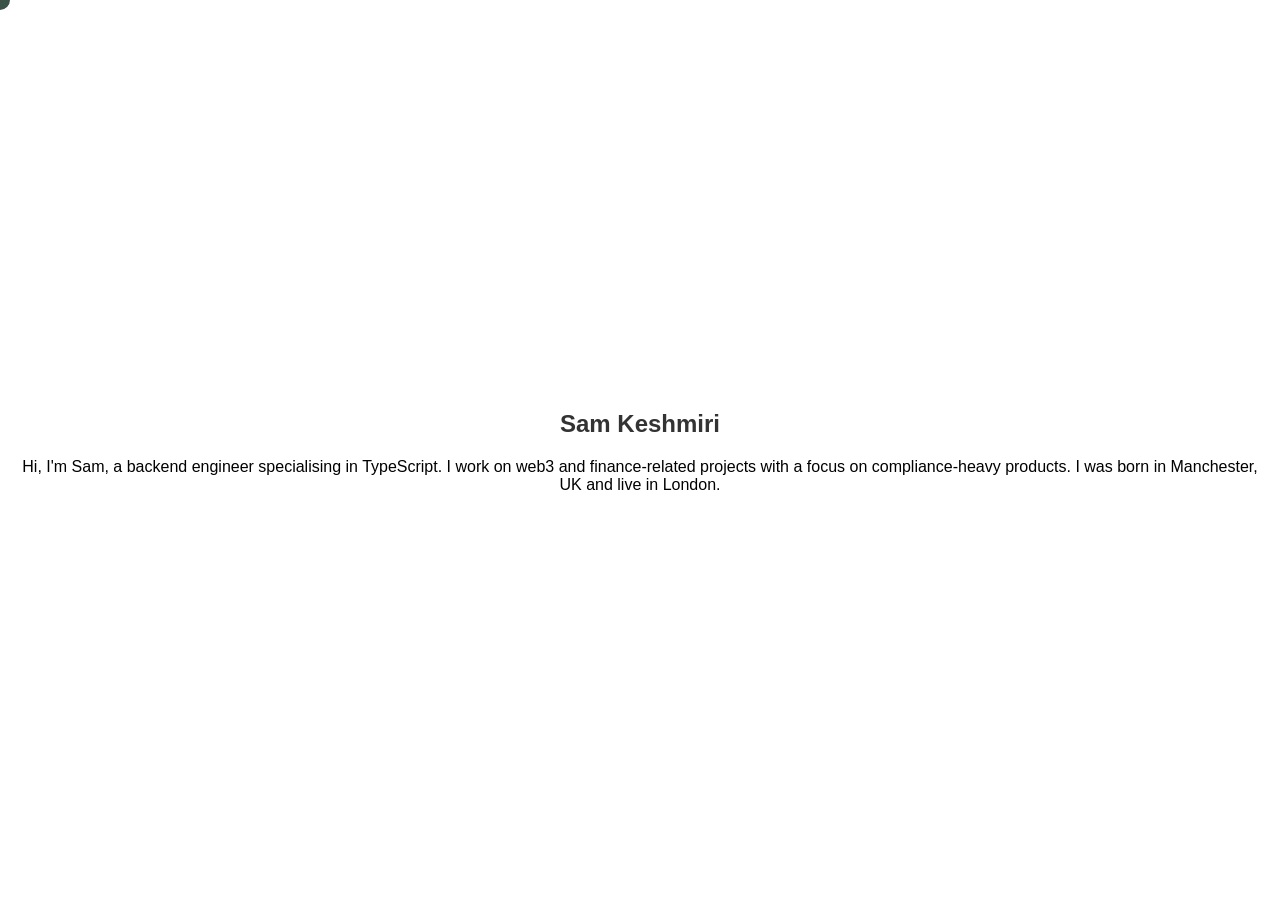
==== index.html @ 7e652498 "remove timeline, add favicon" ====
<!doctype html><html lang="en"><head><meta charset="utf-8"/><link rel="icon" href="/s.ico"/><meta name="viewport" content="width=device-width,initial-scale=1"/><meta name="theme-color" content="#000000"/><meta name="description" content="Web site created using create-react-app"/><link rel="apple-touch-icon" href="/logo19.png"/><link rel="manifest" href="/manifest.json"/><title>Sam Keshmiri</title><script defer="defer" src="/static/js/main.7ec6562b.js"></script><link href="/static/css/main.74500bee.css" rel="stylesheet"></head><body><noscript>You need to enable JavaScript to run this app.</noscript><div id="root"></div></body></html>
---- static/css/main.74500bee.css ----
body,html{cursor:none;font-family:Arial,sans-serif;margin:0;padding:0}.App,body,html{box-sizing:border-box}.App{align-items:center;display:flex;height:100vh;justify-content:center;padding:0 20px;text-align:center}.Bio{border-radius:8px;max-width:600px;padding:20px}.App-header{align-items:center;background-color:#282c34;color:#fff;display:flex;flex-direction:column;font-size:calc(10px + 2vmin);justify-content:center;min-height:100vh}.App-link{color:#61dafb}h1,h2{color:#333}ul{list-style:none;padding:0}li{margin-bottom:10px}@keyframes App-logo-spin{0%{transform:rotate(0deg)}to{transform:rotate(1turn)}}
/*!
  * Kursor v0.1.5
  * Forged by Luis Daniel Rovira
  * Released under the MIT License.
  */.notCursor,.notCursor *{cursor:none}#kursorWrapper{height:100%;left:0;overflow:hidden;top:0;width:100%;z-index:99}#kursorWrapper,div[class*=kursor]{pointer-events:none;position:fixed}div[class*=kursor]{transform:translate(-50%,-50%);z-index:10000}div[class*=kursor].kursor--hidden{height:0;opacity:0;width:0}div[class*=kursor].kursor--1{border:2px solid rgba(var(--k-color),1);border-radius:50%;height:25px;left:0;top:0;transition:all .2s ease,top .18s ease-out,left .18s ease-out;width:25px}div[class*=kursor].kursor--1+.kursorChild{background:rgba(var(--k-color),1);border-radius:50%;display:block;height:4px;transition:all .2s ease,top 0s ease-out,left 0s ease-out;width:4px}div[class*=kursor].kursor--1.--hover{background:rgba(var(--k-color),.1);border:2px solid rgba(var(--k-color),0);height:40px;width:40px}div[class*=kursor].kursor--1.--hover+.kursorChild{background:rgba(var(--k-color),.3)}div[class*=kursor].kursor--1.kursor--down{height:20px;width:20px}div[class*=kursor].kursor--1.kursor--down+.kursorChild:after{border:1px solid;border-color:rgba(var(--k-color),1);border-radius:50%;height:40px!important;opacity:0;transition:all .4s ease;width:40px!important}div[class*=kursor].kursor--2{background:rgba(var(--k-color),1);border-radius:50%;height:20px;left:0;top:0;transition:all .2s ease,top .1s ease-out,left .1s ease-out;width:20px}div[class*=kursor].kursor--2+.kursorChild{background:rgba(var(--k-color),1);border-radius:50%;display:block;height:4px;transition:all .2s ease,top .2s ease-out,left .2s ease-out;width:4px}div[class*=kursor].kursor--2.--hover{background:rgba(var(--k-color),.1);height:40px;width:40px}div[class*=kursor].kursor--2.--hover+.kursorChild{background:rgba(var(--k-color),.3)}div[class*=kursor].kursor--2.kursor--down{height:10px;width:10px}div[class*=kursor].kursor--2.kursor--down+.kursorChild:after{border:1px solid;border-color:rgba(var(--k-color),1);border-radius:50%;height:40px!important;opacity:0;transition:all .4s ease;width:40px!important}div[class*=kursor].kursor--3{border:1px solid rgba(var(--k-color),1);height:20px;left:0;top:0;transition:all .2s ease,top .05s ease-out,left .05s ease-out;width:20px}div[class*=kursor].kursor--3+.kursorChild{background:rgba(var(--k-color),1);display:block;height:4px;transition:all .2s ease,top .2s ease-out,left .2s ease-out;width:4px}div[class*=kursor].kursor--3.--hover{background:rgba(var(--k-color),.1);border:1px solid rgba(var(--k-color),0);height:40px;width:40px}div[class*=kursor].kursor--3.--hover+.kursorChild{background:rgba(var(--k-color),.3)}div[class*=kursor].kursor--3.kursor--down{border:1px solid rgba(var(--k-color),0);height:5px;width:5px}div[class*=kursor].kursor--3.kursor--down+.kursorChild{height:10px;width:10px}div[class*=kursor].kursor--3.kursor--down+.kursorChild:after{border:1px solid;border-color:rgba(var(--k-color),1);height:40px!important;opacity:0;transition:all .4s ease;width:40px!important}div[class*=kursor].kursor--4{border:1px solid rgba(var(--k-color),.3);border-radius:50%;height:50px;left:0;top:0;transition:all .2s ease,top .2s ease-out,left .2s ease-out;width:50px}div[class*=kursor].kursor--4+.kursorChild{background:rgba(var(--k-color),1);border-radius:50%;display:block;height:6px;transition:all .2s ease,top .03s ease-out,left .03s ease-out;width:6px}div[class*=kursor].kursor--4.--hover{background:rgba(var(--k-color),.1);border:3px solid rgba(var(--k-color),0);height:30px;width:30px}div[class*=kursor].kursor--4.--hover+.kursorChild{background:rgba(var(--k-color),.1);height:25px;width:25px}div[class*=kursor].kursor--4.kursor--down{height:5px;width:5px}div[class*=kursor].kursor--4.kursor--down+.kursorChild{height:10px;width:10px}div[class*=kursor].kursor--4.kursor--down+.kursorChild:after{border:1px solid;border-color:rgba(var(--k-color),1);border-radius:50%;height:40px!important;opacity:0;transition:all .4s ease;width:40px!important}div[class*=kursor].kursor--5{border:1px solid rgba(var(--k-color),.5);border-radius:50%;height:10px;left:0;top:0;transition:all .2s ease,top .2s ease-out,left .2s ease-out;width:10px}div[class*=kursor].kursor--5.--hover{background:rgba(var(--k-color),.1);border:3px solid rgba(var(--k-color),0);height:26px;width:26px}div[class*=kursor].kursor--5.kursor--down{height:15px;width:15px}div[class*=kursorChild]{display:none;overflow:hidden;pointer-events:none;position:fixed;transform:translate(-50%,-50%)}div[class*=kursorChild].kursorChild[class*="--hidden"]{height:0;opacity:0;width:0}div[class*=kursorChild].kursorChild:after{border:0 solid rgba(var(--k-color),.5);content:"";height:0;left:50%;opacity:1;pointer-events:none;position:absolute;top:50%;transform:translate(-50%,-50%);width:0}.kursor--absolute{position:absolute!important;z-index:2000}@media screen and (max-width:768px){.notCursor *{cursor:auto}div[class*=kursorChild],div[class*=kursor]{display:none!important}}@media screen and (max-width:812px) and (max-height:430px) and (orientation:landscape){div[class*=kursorChild],div[class*=kursor]{display:none!important}.notCursor *{cursor:auto}}body{-webkit-font-smoothing:antialiased;-moz-osx-font-smoothing:grayscale;font-family:-apple-system,BlinkMacSystemFont,Segoe UI,Roboto,Oxygen,Ubuntu,Cantarell,Fira Sans,Droid Sans,Helvetica Neue,sans-serif;margin:0}code{font-family:source-code-pro,Menlo,Monaco,Consolas,Courier New,monospace}
/*# sourceMappingURL=main.74500bee.css.map*/
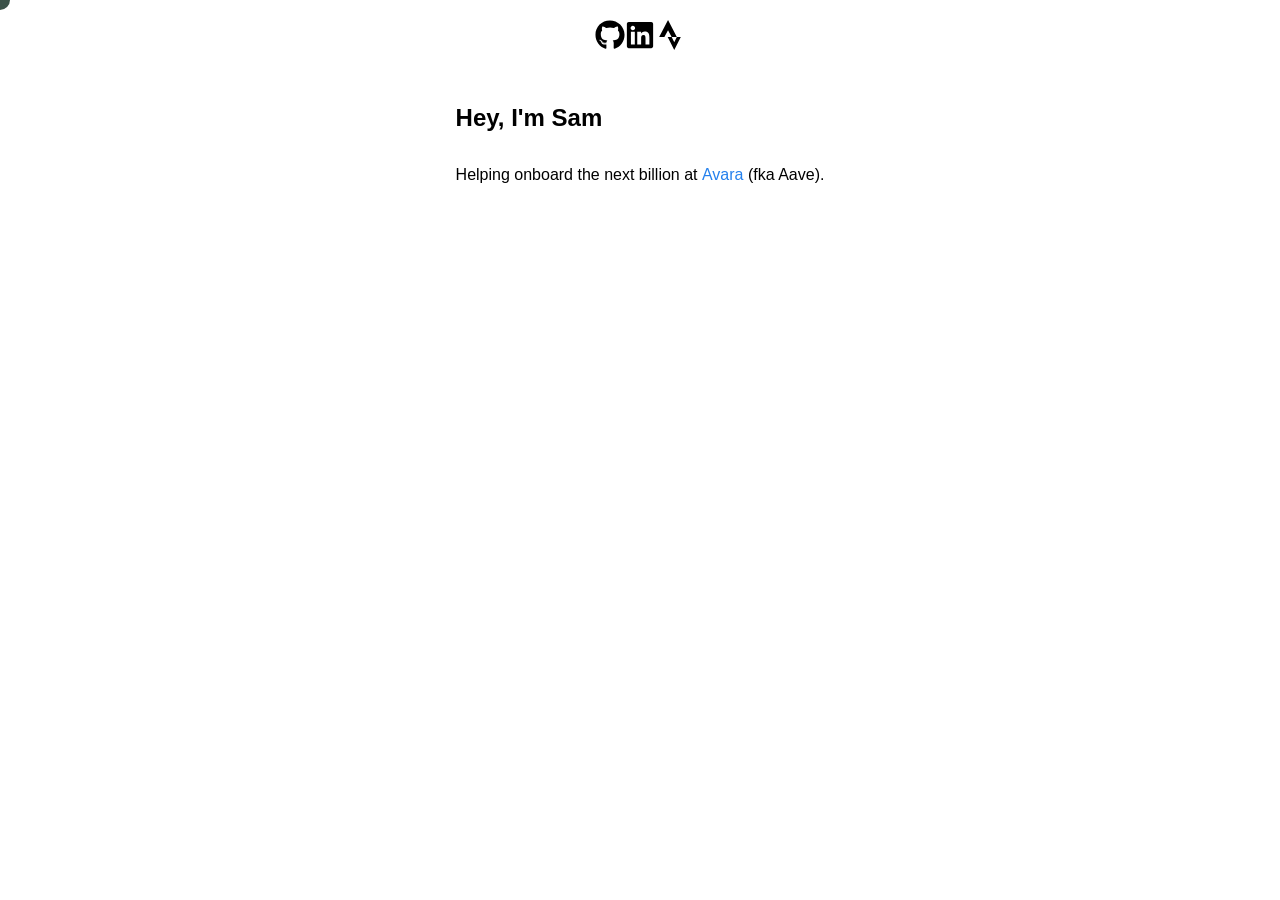
==== commit 00a5443a: "added react icons" ====
--- a/index.html
+++ b/index.html
@@ -1 +1 @@
-<!doctype html><html lang="en"><head><meta charset="utf-8"/><link rel="icon" href="/s.ico"/><meta name="viewport" content="width=device-width,initial-scale=1"/><meta name="theme-color" content="#000000"/><meta name="description" content="Web site created using create-react-app"/><link rel="apple-touch-icon" href="/logo19.png"/><link rel="manifest" href="/manifest.json"/><title>Sam Keshmiri</title><script defer="defer" src="/static/js/main.7ec6562b.js"></script><link href="/static/css/main.74500bee.css" rel="stylesheet"></head><body><noscript>You need to enable JavaScript to run this app.</noscript><div id="root"></div></body></html>+<!doctype html><html lang="en"><head><meta charset="utf-8"/><link rel="icon" href="/s.ico"/><meta name="viewport" content="width=device-width,initial-scale=1"/><meta name="theme-color" content="#000000"/><meta name="description" content="Sam Keshmiri's personal website"/><link rel="apple-touch-icon" href="/logo19.png"/><link rel="manifest" href="/manifest.json"/><title>Sam Keshmiri</title><script defer="defer" src="/static/js/main.ed789f56.js"></script><link href="/static/css/main.87ce04a1.css" rel="stylesheet"></head><body><noscript>You need to enable JavaScript to run this app.</noscript><div id="root"></div></body></html>
--- a/static/css/main.87ce04a1.css
+++ b/static/css/main.87ce04a1.css
@@ -0,0 +1,7 @@
+body,html{box-sizing:border-box;cursor:none;font-family:Arial,sans-serif;height:100%;margin:0;padding:0}.styled-link{color:inherit;color:#2480ed;font-weight:inherit;line-height:inherit;position:relative;text-decoration:none}.styled-link,.styled-link span{display:inline-block;transition:all .2s ease}.styled-link span{color:#0006;margin-left:2px}.styled-link span svg{display:block}.styled-link:hover{color:#74b1fd}.styled-link:focus-visible{border-radius:2px;margin:0 -2px;outline:2px solid var(--focus-color);padding:0 2px;transition:none}.App{align-items:center;display:flex;flex-direction:column;padding:20px;text-align:center}.Bio{word-wrap:break-word;background:none;border:none;margin:50px auto 0;max-width:600px;overflow-wrap:break-word;padding:0;white-space:normal;width:auto}.Bio,.Bio h1{text-align:left}.Bio h1{margin:0 0 10px}.App-link{color:#61dafb}
+/*!
+  * Kursor v0.1.5
+  * Forged by Luis Daniel Rovira
+  * Released under the MIT License.
+  */.notCursor,.notCursor *{cursor:none}#kursorWrapper{height:100%;left:0;overflow:hidden;top:0;width:100%;z-index:99}#kursorWrapper,div[class*=kursor]{pointer-events:none;position:fixed}div[class*=kursor]{transform:translate(-50%,-50%);z-index:10000}div[class*=kursor].kursor--hidden{height:0;opacity:0;width:0}div[class*=kursor].kursor--1{border:2px solid rgba(var(--k-color),1);border-radius:50%;height:25px;left:0;top:0;transition:all .2s ease,top .18s ease-out,left .18s ease-out;width:25px}div[class*=kursor].kursor--1+.kursorChild{background:rgba(var(--k-color),1);border-radius:50%;display:block;height:4px;transition:all .2s ease,top 0s ease-out,left 0s ease-out;width:4px}div[class*=kursor].kursor--1.--hover{background:rgba(var(--k-color),.1);border:2px solid rgba(var(--k-color),0);height:40px;width:40px}div[class*=kursor].kursor--1.--hover+.kursorChild{background:rgba(var(--k-color),.3)}div[class*=kursor].kursor--1.kursor--down{height:20px;width:20px}div[class*=kursor].kursor--1.kursor--down+.kursorChild:after{border:1px solid;border-color:rgba(var(--k-color),1);border-radius:50%;height:40px!important;opacity:0;transition:all .4s ease;width:40px!important}div[class*=kursor].kursor--2{background:rgba(var(--k-color),1);border-radius:50%;height:20px;left:0;top:0;transition:all .2s ease,top .1s ease-out,left .1s ease-out;width:20px}div[class*=kursor].kursor--2+.kursorChild{background:rgba(var(--k-color),1);border-radius:50%;display:block;height:4px;transition:all .2s ease,top .2s ease-out,left .2s ease-out;width:4px}div[class*=kursor].kursor--2.--hover{background:rgba(var(--k-color),.1);height:40px;width:40px}div[class*=kursor].kursor--2.--hover+.kursorChild{background:rgba(var(--k-color),.3)}div[class*=kursor].kursor--2.kursor--down{height:10px;width:10px}div[class*=kursor].kursor--2.kursor--down+.kursorChild:after{border:1px solid;border-color:rgba(var(--k-color),1);border-radius:50%;height:40px!important;opacity:0;transition:all .4s ease;width:40px!important}div[class*=kursor].kursor--3{border:1px solid rgba(var(--k-color),1);height:20px;left:0;top:0;transition:all .2s ease,top .05s ease-out,left .05s ease-out;width:20px}div[class*=kursor].kursor--3+.kursorChild{background:rgba(var(--k-color),1);display:block;height:4px;transition:all .2s ease,top .2s ease-out,left .2s ease-out;width:4px}div[class*=kursor].kursor--3.--hover{background:rgba(var(--k-color),.1);border:1px solid rgba(var(--k-color),0);height:40px;width:40px}div[class*=kursor].kursor--3.--hover+.kursorChild{background:rgba(var(--k-color),.3)}div[class*=kursor].kursor--3.kursor--down{border:1px solid rgba(var(--k-color),0);height:5px;width:5px}div[class*=kursor].kursor--3.kursor--down+.kursorChild{height:10px;width:10px}div[class*=kursor].kursor--3.kursor--down+.kursorChild:after{border:1px solid;border-color:rgba(var(--k-color),1);height:40px!important;opacity:0;transition:all .4s ease;width:40px!important}div[class*=kursor].kursor--4{border:1px solid rgba(var(--k-color),.3);border-radius:50%;height:50px;left:0;top:0;transition:all .2s ease,top .2s ease-out,left .2s ease-out;width:50px}div[class*=kursor].kursor--4+.kursorChild{background:rgba(var(--k-color),1);border-radius:50%;display:block;height:6px;transition:all .2s ease,top .03s ease-out,left .03s ease-out;width:6px}div[class*=kursor].kursor--4.--hover{background:rgba(var(--k-color),.1);border:3px solid rgba(var(--k-color),0);height:30px;width:30px}div[class*=kursor].kursor--4.--hover+.kursorChild{background:rgba(var(--k-color),.1);height:25px;width:25px}div[class*=kursor].kursor--4.kursor--down{height:5px;width:5px}div[class*=kursor].kursor--4.kursor--down+.kursorChild{height:10px;width:10px}div[class*=kursor].kursor--4.kursor--down+.kursorChild:after{border:1px solid;border-color:rgba(var(--k-color),1);border-radius:50%;height:40px!important;opacity:0;transition:all .4s ease;width:40px!important}div[class*=kursor].kursor--5{border:1px solid rgba(var(--k-color),.5);border-radius:50%;height:10px;left:0;top:0;transition:all .2s ease,top .2s ease-out,left .2s ease-out;width:10px}div[class*=kursor].kursor--5.--hover{background:rgba(var(--k-color),.1);border:3px solid rgba(var(--k-color),0);height:26px;width:26px}div[class*=kursor].kursor--5.kursor--down{height:15px;width:15px}div[class*=kursorChild]{display:none;overflow:hidden;pointer-events:none;position:fixed;transform:translate(-50%,-50%)}div[class*=kursorChild].kursorChild[class*="--hidden"]{height:0;opacity:0;width:0}div[class*=kursorChild].kursorChild:after{border:0 solid rgba(var(--k-color),.5);content:"";height:0;left:50%;opacity:1;pointer-events:none;position:absolute;top:50%;transform:translate(-50%,-50%);width:0}.kursor--absolute{position:absolute!important;z-index:2000}@media screen and (max-width:768px){.notCursor *{cursor:auto}div[class*=kursorChild],div[class*=kursor]{display:none!important}}@media screen and (max-width:812px) and (max-height:430px) and (orientation:landscape){div[class*=kursorChild],div[class*=kursor]{display:none!important}.notCursor *{cursor:auto}}body{-webkit-font-smoothing:antialiased;-moz-osx-font-smoothing:grayscale;font-family:-apple-system,BlinkMacSystemFont,Segoe UI,Roboto,Oxygen,Ubuntu,Cantarell,Fira Sans,Droid Sans,Helvetica Neue,sans-serif;margin:0}code{font-family:source-code-pro,Menlo,Monaco,Consolas,Courier New,monospace}
+/*# sourceMappingURL=main.87ce04a1.css.map*/
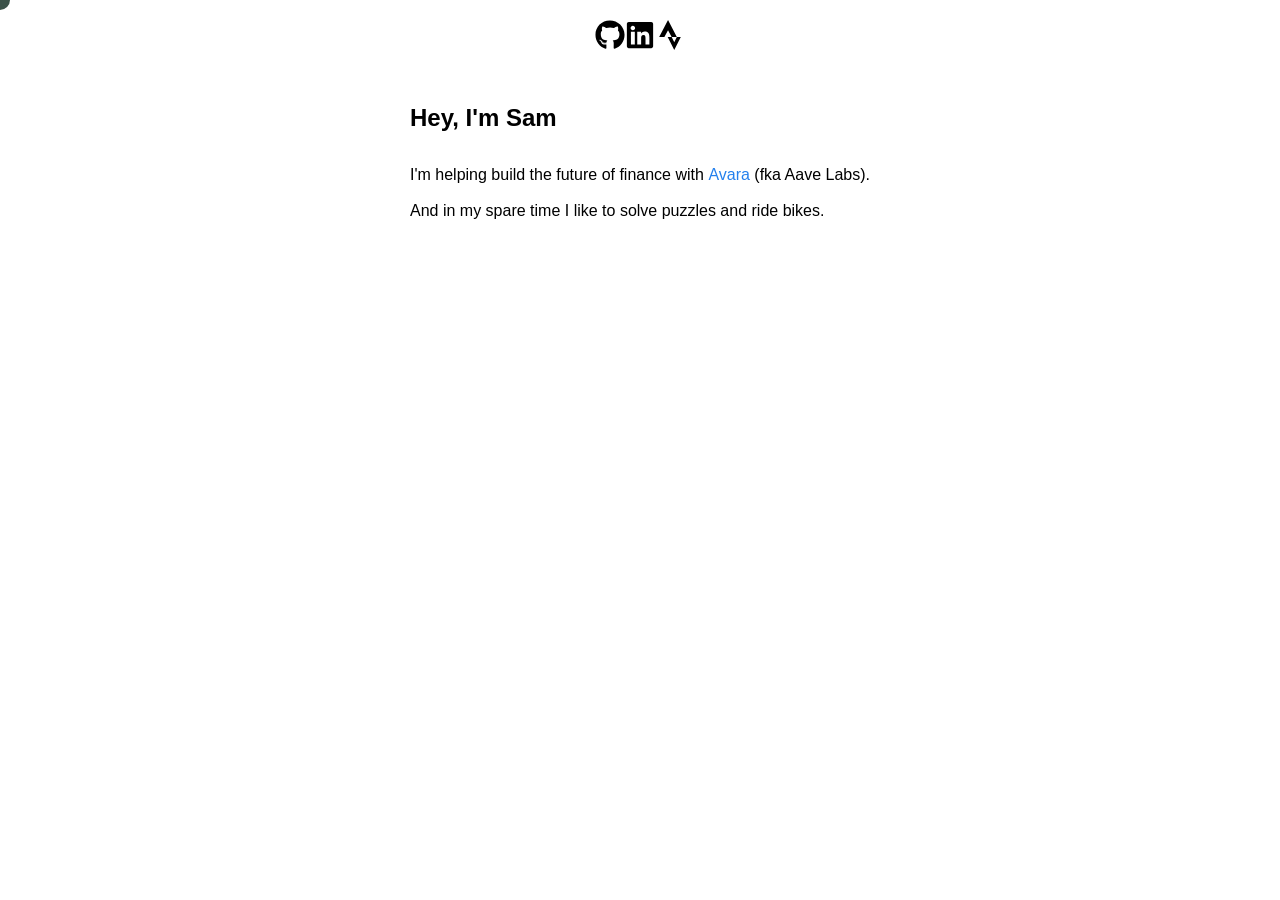
==== commit 8ac5b570: "social icons" ====
--- a/index.html
+++ b/index.html
@@ -1 +1 @@
-<!doctype html><html lang="en"><head><meta charset="utf-8"/><link rel="icon" href="/s.ico"/><meta name="viewport" content="width=device-width,initial-scale=1"/><meta name="theme-color" content="#000000"/><meta name="description" content="Sam Keshmiri's personal website"/><link rel="apple-touch-icon" href="/logo19.png"/><link rel="manifest" href="/manifest.json"/><title>Sam Keshmiri</title><script defer="defer" src="/static/js/main.ed789f56.js"></script><link href="/static/css/main.87ce04a1.css" rel="stylesheet"></head><body><noscript>You need to enable JavaScript to run this app.</noscript><div id="root"></div></body></html>+<!doctype html><html lang="en"><head><meta charset="utf-8"/><link rel="icon" href="/s.ico"/><meta name="viewport" content="width=device-width,initial-scale=1"/><meta name="theme-color" content="#000000"/><meta name="description" content="Sam Keshmiri's personal website"/><link rel="apple-touch-icon" href="/logo19.png"/><link rel="manifest" href="/manifest.json"/><title>Sam Keshmiri</title><script defer="defer" src="/static/js/main.0417a5bf.js"></script><link href="/static/css/main.87ce04a1.css" rel="stylesheet"></head><body><noscript>You need to enable JavaScript to run this app.</noscript><div id="root"></div></body></html>
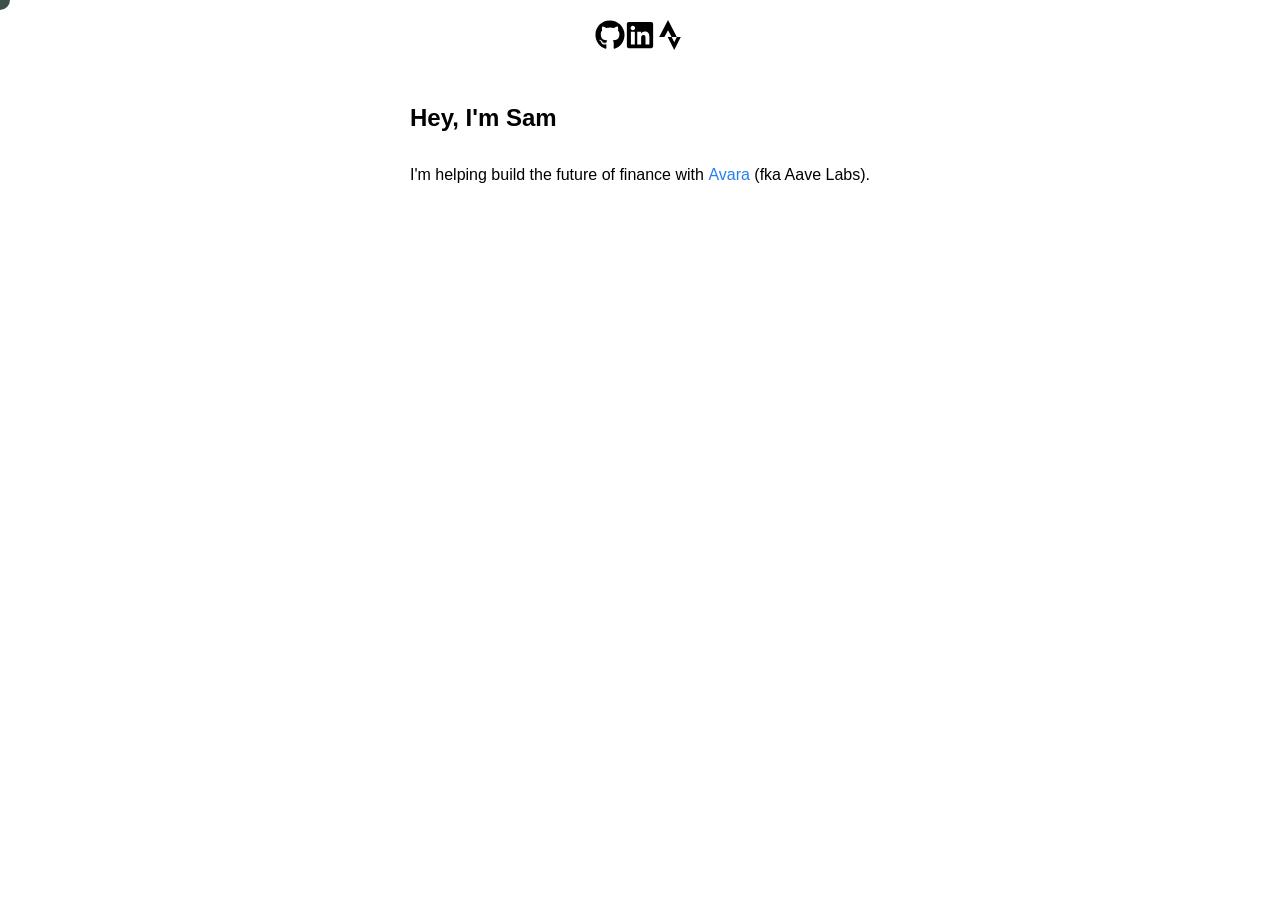
==== commit f464eba6: "add social icons" ====
--- a/index.html
+++ b/index.html
@@ -1 +1 @@
-<!doctype html><html lang="en"><head><meta charset="utf-8"/><link rel="icon" href="/s.ico"/><meta name="viewport" content="width=device-width,initial-scale=1"/><meta name="theme-color" content="#000000"/><meta name="description" content="Sam Keshmiri's personal website"/><link rel="apple-touch-icon" href="/logo19.png"/><link rel="manifest" href="/manifest.json"/><title>Sam Keshmiri</title><script defer="defer" src="/static/js/main.0417a5bf.js"></script><link href="/static/css/main.87ce04a1.css" rel="stylesheet"></head><body><noscript>You need to enable JavaScript to run this app.</noscript><div id="root"></div></body></html>+<!doctype html><html lang="en"><head><meta charset="utf-8"/><link rel="icon" href="/s.ico"/><meta name="viewport" content="width=device-width,initial-scale=1"/><meta name="theme-color" content="#000000"/><meta name="description" content="Sam Keshmiri's personal website"/><link rel="apple-touch-icon" href="/logo19.png"/><link rel="manifest" href="/manifest.json"/><title>Sam Keshmiri</title><script defer="defer" src="/static/js/main.1cc2ff0c.js"></script><link href="/static/css/main.87ce04a1.css" rel="stylesheet"></head><body><noscript>You need to enable JavaScript to run this app.</noscript><div id="root"></div></body></html>
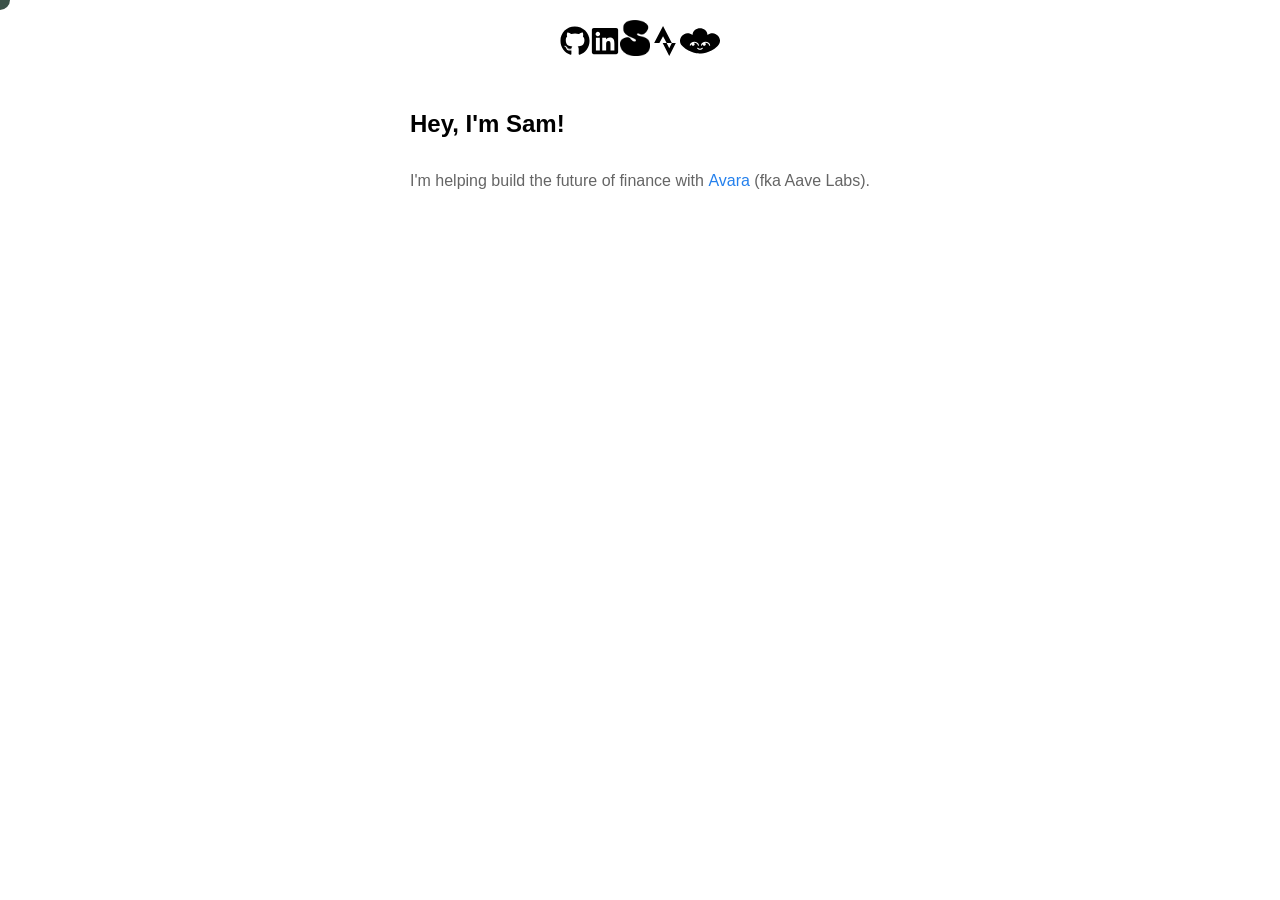
==== commit a0880dba: "add lens icon" ====
--- a/index.html
+++ b/index.html
@@ -1 +1 @@
-<!doctype html><html lang="en"><head><meta charset="utf-8"/><link rel="icon" href="/s.ico"/><meta name="viewport" content="width=device-width,initial-scale=1"/><meta name="theme-color" content="#000000"/><meta name="description" content="Sam Keshmiri's personal website"/><link rel="apple-touch-icon" href="/logo19.png"/><link rel="manifest" href="/manifest.json"/><title>Sam Keshmiri</title><script defer="defer" src="/static/js/main.1cc2ff0c.js"></script><link href="/static/css/main.87ce04a1.css" rel="stylesheet"></head><body><noscript>You need to enable JavaScript to run this app.</noscript><div id="root"></div></body></html>+<!doctype html><html lang="en"><head><meta charset="utf-8"/><link rel="icon" href="/s.ico"/><meta name="viewport" content="width=device-width,initial-scale=1"/><meta name="theme-color" content="#000000"/><meta name="description" content="Sam Keshmiri's personal website"/><link rel="apple-touch-icon" href="/logo19.png"/><link rel="manifest" href="/manifest.json"/><title>Sam Keshmiri</title><script defer="defer" src="/static/js/main.29ccebcc.js"></script><link href="/static/css/main.4e75aa1b.css" rel="stylesheet"></head><body><noscript>You need to enable JavaScript to run this app.</noscript><div id="root"></div></body></html>
--- a/static/css/main.4e75aa1b.css
+++ b/static/css/main.4e75aa1b.css
@@ -0,0 +1,7 @@
+body,html{box-sizing:border-box;cursor:none;font-family:Arial,sans-serif;height:100%;margin:0;padding:0}header{color:#000}.styled-link{color:inherit;color:#2480ed;font-weight:inherit;line-height:inherit;position:relative;text-decoration:none}.styled-link,.styled-link span{display:inline-block;transition:all .2s ease}.styled-link span{color:#0006;margin-left:2px}.styled-link span svg{display:block}.styled-link:hover{color:#74b1fd}.styled-link:focus-visible{border-radius:2px;margin:0 -2px;outline:2px solid var(--focus-color);padding:0 2px;transition:none}h1{color:#000}.App{align-items:center;display:flex;flex-direction:column;padding:20px;text-align:center}.Bio{word-wrap:break-word;background:none;border:none;color:#656565;margin:50px auto 0;max-width:600px;overflow-wrap:break-word;padding:0;white-space:normal;width:auto}.Bio,.Bio h1{text-align:left}.Bio h1{margin:0 0 10px}.App-link{color:#61dafb}@font-face{font-family:Samsies;src:url(/static/media/Atop-R99O3.c1863e962d56b2d2d579.ttf) format("truetype")}.custom-font{font-family:Samsies,sans-serif}
+/*!
+  * Kursor v0.1.5
+  * Forged by Luis Daniel Rovira
+  * Released under the MIT License.
+  */.notCursor,.notCursor *{cursor:none}#kursorWrapper{height:100%;left:0;overflow:hidden;top:0;width:100%;z-index:99}#kursorWrapper,div[class*=kursor]{pointer-events:none;position:fixed}div[class*=kursor]{transform:translate(-50%,-50%);z-index:10000}div[class*=kursor].kursor--hidden{height:0;opacity:0;width:0}div[class*=kursor].kursor--1{border:2px solid rgba(var(--k-color),1);border-radius:50%;height:25px;left:0;top:0;transition:all .2s ease,top .18s ease-out,left .18s ease-out;width:25px}div[class*=kursor].kursor--1+.kursorChild{background:rgba(var(--k-color),1);border-radius:50%;display:block;height:4px;transition:all .2s ease,top 0s ease-out,left 0s ease-out;width:4px}div[class*=kursor].kursor--1.--hover{background:rgba(var(--k-color),.1);border:2px solid rgba(var(--k-color),0);height:40px;width:40px}div[class*=kursor].kursor--1.--hover+.kursorChild{background:rgba(var(--k-color),.3)}div[class*=kursor].kursor--1.kursor--down{height:20px;width:20px}div[class*=kursor].kursor--1.kursor--down+.kursorChild:after{border:1px solid;border-color:rgba(var(--k-color),1);border-radius:50%;height:40px!important;opacity:0;transition:all .4s ease;width:40px!important}div[class*=kursor].kursor--2{background:rgba(var(--k-color),1);border-radius:50%;height:20px;left:0;top:0;transition:all .2s ease,top .1s ease-out,left .1s ease-out;width:20px}div[class*=kursor].kursor--2+.kursorChild{background:rgba(var(--k-color),1);border-radius:50%;display:block;height:4px;transition:all .2s ease,top .2s ease-out,left .2s ease-out;width:4px}div[class*=kursor].kursor--2.--hover{background:rgba(var(--k-color),.1);height:40px;width:40px}div[class*=kursor].kursor--2.--hover+.kursorChild{background:rgba(var(--k-color),.3)}div[class*=kursor].kursor--2.kursor--down{height:10px;width:10px}div[class*=kursor].kursor--2.kursor--down+.kursorChild:after{border:1px solid;border-color:rgba(var(--k-color),1);border-radius:50%;height:40px!important;opacity:0;transition:all .4s ease;width:40px!important}div[class*=kursor].kursor--3{border:1px solid rgba(var(--k-color),1);height:20px;left:0;top:0;transition:all .2s ease,top .05s ease-out,left .05s ease-out;width:20px}div[class*=kursor].kursor--3+.kursorChild{background:rgba(var(--k-color),1);display:block;height:4px;transition:all .2s ease,top .2s ease-out,left .2s ease-out;width:4px}div[class*=kursor].kursor--3.--hover{background:rgba(var(--k-color),.1);border:1px solid rgba(var(--k-color),0);height:40px;width:40px}div[class*=kursor].kursor--3.--hover+.kursorChild{background:rgba(var(--k-color),.3)}div[class*=kursor].kursor--3.kursor--down{border:1px solid rgba(var(--k-color),0);height:5px;width:5px}div[class*=kursor].kursor--3.kursor--down+.kursorChild{height:10px;width:10px}div[class*=kursor].kursor--3.kursor--down+.kursorChild:after{border:1px solid;border-color:rgba(var(--k-color),1);height:40px!important;opacity:0;transition:all .4s ease;width:40px!important}div[class*=kursor].kursor--4{border:1px solid rgba(var(--k-color),.3);border-radius:50%;height:50px;left:0;top:0;transition:all .2s ease,top .2s ease-out,left .2s ease-out;width:50px}div[class*=kursor].kursor--4+.kursorChild{background:rgba(var(--k-color),1);border-radius:50%;display:block;height:6px;transition:all .2s ease,top .03s ease-out,left .03s ease-out;width:6px}div[class*=kursor].kursor--4.--hover{background:rgba(var(--k-color),.1);border:3px solid rgba(var(--k-color),0);height:30px;width:30px}div[class*=kursor].kursor--4.--hover+.kursorChild{background:rgba(var(--k-color),.1);height:25px;width:25px}div[class*=kursor].kursor--4.kursor--down{height:5px;width:5px}div[class*=kursor].kursor--4.kursor--down+.kursorChild{height:10px;width:10px}div[class*=kursor].kursor--4.kursor--down+.kursorChild:after{border:1px solid;border-color:rgba(var(--k-color),1);border-radius:50%;height:40px!important;opacity:0;transition:all .4s ease;width:40px!important}div[class*=kursor].kursor--5{border:1px solid rgba(var(--k-color),.5);border-radius:50%;height:10px;left:0;top:0;transition:all .2s ease,top .2s ease-out,left .2s ease-out;width:10px}div[class*=kursor].kursor--5.--hover{background:rgba(var(--k-color),.1);border:3px solid rgba(var(--k-color),0);height:26px;width:26px}div[class*=kursor].kursor--5.kursor--down{height:15px;width:15px}div[class*=kursorChild]{display:none;overflow:hidden;pointer-events:none;position:fixed;transform:translate(-50%,-50%)}div[class*=kursorChild].kursorChild[class*="--hidden"]{height:0;opacity:0;width:0}div[class*=kursorChild].kursorChild:after{border:0 solid rgba(var(--k-color),.5);content:"";height:0;left:50%;opacity:1;pointer-events:none;position:absolute;top:50%;transform:translate(-50%,-50%);width:0}.kursor--absolute{position:absolute!important;z-index:2000}@media screen and (max-width:768px){.notCursor *{cursor:auto}div[class*=kursorChild],div[class*=kursor]{display:none!important}}@media screen and (max-width:812px) and (max-height:430px) and (orientation:landscape){div[class*=kursorChild],div[class*=kursor]{display:none!important}.notCursor *{cursor:auto}}body{-webkit-font-smoothing:antialiased;-moz-osx-font-smoothing:grayscale;font-family:-apple-system,BlinkMacSystemFont,Segoe UI,Roboto,Oxygen,Ubuntu,Cantarell,Fira Sans,Droid Sans,Helvetica Neue,sans-serif;margin:0}code{font-family:source-code-pro,Menlo,Monaco,Consolas,Courier New,monospace}
+/*# sourceMappingURL=main.4e75aa1b.css.map*/
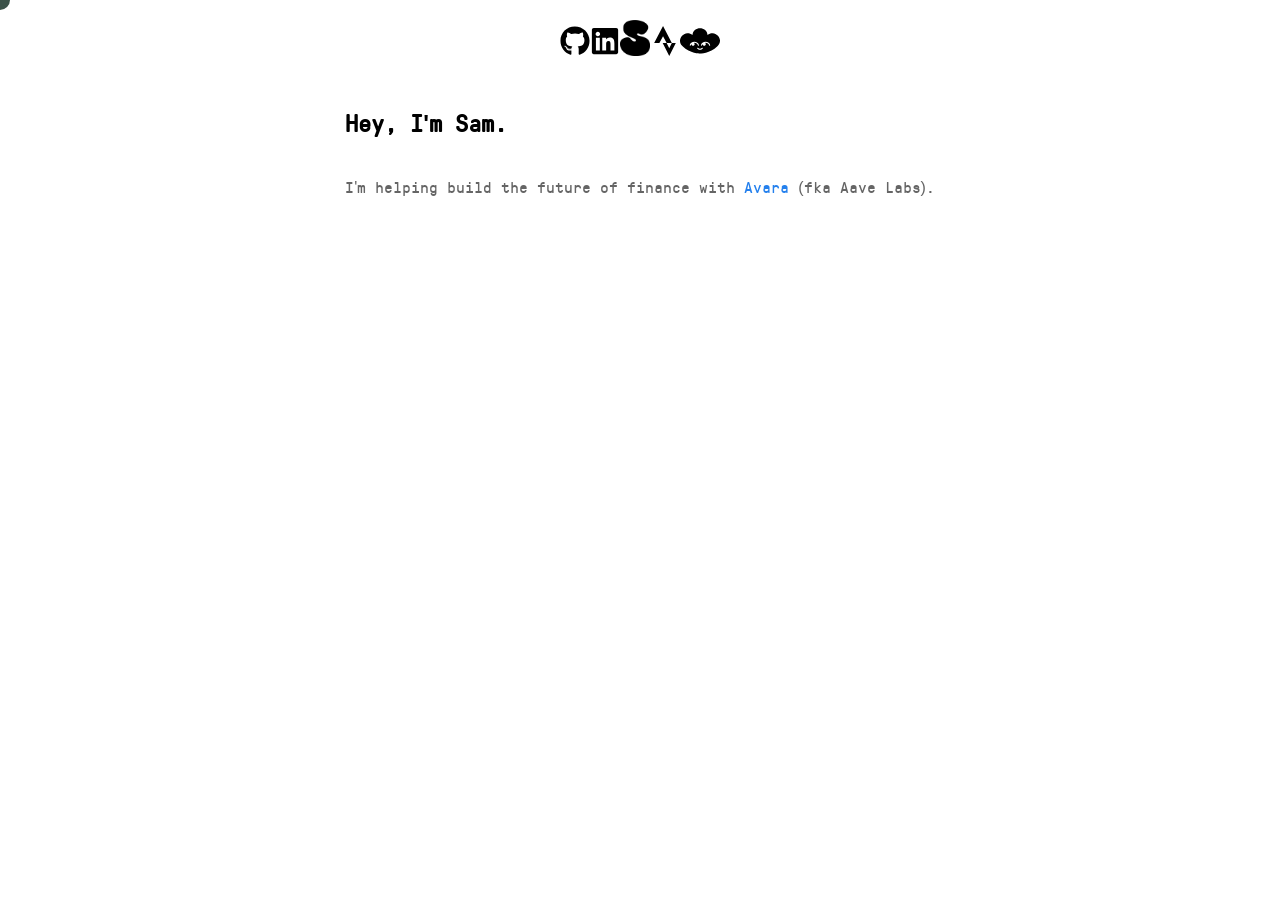
==== commit 130dac83: "added gt-pressura font" ====
--- a/index.html
+++ b/index.html
@@ -1 +1 @@
-<!doctype html><html lang="en"><head><meta charset="utf-8"/><link rel="icon" href="/s.ico"/><meta name="viewport" content="width=device-width,initial-scale=1"/><meta name="theme-color" content="#000000"/><meta name="description" content="Sam Keshmiri's personal website"/><link rel="apple-touch-icon" href="/logo19.png"/><link rel="manifest" href="/manifest.json"/><title>Sam Keshmiri</title><script defer="defer" src="/static/js/main.29ccebcc.js"></script><link href="/static/css/main.4e75aa1b.css" rel="stylesheet"></head><body><noscript>You need to enable JavaScript to run this app.</noscript><div id="root"></div></body></html>+<!doctype html><html lang="en"><head><meta charset="utf-8"/><link rel="icon" href="/s.ico"/><meta name="viewport" content="width=device-width,initial-scale=1"/><meta name="theme-color" content="#000000"/><meta name="description" content="Sam Keshmiri's personal website"/><link rel="apple-touch-icon" href="/logo19.png"/><link rel="manifest" href="/manifest.json"/><title>Sam Keshmiri</title><script defer="defer" src="/static/js/main.29ccebcc.js"></script><link href="/static/css/main.c0dc0780.css" rel="stylesheet"></head><body><noscript>You need to enable JavaScript to run this app.</noscript><div id="root"></div></body></html>
--- a/static/css/main.c0dc0780.css
+++ b/static/css/main.c0dc0780.css
@@ -0,0 +1,7 @@
+body,html{box-sizing:border-box;cursor:none;font-family:Arial,sans-serif;height:100%;margin:0;padding:0}header{color:#000}.styled-link{color:inherit;color:#2480ed;font-weight:inherit;line-height:inherit;position:relative;text-decoration:none}.styled-link,.styled-link span{display:inline-block;transition:all .2s ease}.styled-link span{color:#0006;margin-left:2px}.styled-link span svg{display:block}.styled-link:hover{color:#74b1fd}.styled-link:focus-visible{border-radius:2px;margin:0 -2px;outline:2px solid var(--focus-color);padding:0 2px;transition:none}h1{color:#000}.App{align-items:center;display:flex;flex-direction:column;padding:20px;text-align:center}.Bio{word-wrap:break-word;background:none;border:none;color:#656565;font-family:GT-Pressura-Mono-Regular,sans-serif;margin:50px auto 0;max-width:600px;overflow-wrap:break-word;padding:0;white-space:normal;width:auto}.Bio,.Bio h1{text-align:left}.Bio h1{margin:0 0 10px}.App-link{color:#61dafb}@font-face{font-family:GT-Pressura-Mono-Regular;src:url(/static/media/GT-Pressura-Mono-Regular.2320ef8de2a13aa3703b.ttf) format("truetype")}.custom-font{font-family:Samsies,sans-serif}
+/*!
+  * Kursor v0.1.5
+  * Forged by Luis Daniel Rovira
+  * Released under the MIT License.
+  */.notCursor,.notCursor *{cursor:none}#kursorWrapper{height:100%;left:0;overflow:hidden;top:0;width:100%;z-index:99}#kursorWrapper,div[class*=kursor]{pointer-events:none;position:fixed}div[class*=kursor]{transform:translate(-50%,-50%);z-index:10000}div[class*=kursor].kursor--hidden{height:0;opacity:0;width:0}div[class*=kursor].kursor--1{border:2px solid rgba(var(--k-color),1);border-radius:50%;height:25px;left:0;top:0;transition:all .2s ease,top .18s ease-out,left .18s ease-out;width:25px}div[class*=kursor].kursor--1+.kursorChild{background:rgba(var(--k-color),1);border-radius:50%;display:block;height:4px;transition:all .2s ease,top 0s ease-out,left 0s ease-out;width:4px}div[class*=kursor].kursor--1.--hover{background:rgba(var(--k-color),.1);border:2px solid rgba(var(--k-color),0);height:40px;width:40px}div[class*=kursor].kursor--1.--hover+.kursorChild{background:rgba(var(--k-color),.3)}div[class*=kursor].kursor--1.kursor--down{height:20px;width:20px}div[class*=kursor].kursor--1.kursor--down+.kursorChild:after{border:1px solid;border-color:rgba(var(--k-color),1);border-radius:50%;height:40px!important;opacity:0;transition:all .4s ease;width:40px!important}div[class*=kursor].kursor--2{background:rgba(var(--k-color),1);border-radius:50%;height:20px;left:0;top:0;transition:all .2s ease,top .1s ease-out,left .1s ease-out;width:20px}div[class*=kursor].kursor--2+.kursorChild{background:rgba(var(--k-color),1);border-radius:50%;display:block;height:4px;transition:all .2s ease,top .2s ease-out,left .2s ease-out;width:4px}div[class*=kursor].kursor--2.--hover{background:rgba(var(--k-color),.1);height:40px;width:40px}div[class*=kursor].kursor--2.--hover+.kursorChild{background:rgba(var(--k-color),.3)}div[class*=kursor].kursor--2.kursor--down{height:10px;width:10px}div[class*=kursor].kursor--2.kursor--down+.kursorChild:after{border:1px solid;border-color:rgba(var(--k-color),1);border-radius:50%;height:40px!important;opacity:0;transition:all .4s ease;width:40px!important}div[class*=kursor].kursor--3{border:1px solid rgba(var(--k-color),1);height:20px;left:0;top:0;transition:all .2s ease,top .05s ease-out,left .05s ease-out;width:20px}div[class*=kursor].kursor--3+.kursorChild{background:rgba(var(--k-color),1);display:block;height:4px;transition:all .2s ease,top .2s ease-out,left .2s ease-out;width:4px}div[class*=kursor].kursor--3.--hover{background:rgba(var(--k-color),.1);border:1px solid rgba(var(--k-color),0);height:40px;width:40px}div[class*=kursor].kursor--3.--hover+.kursorChild{background:rgba(var(--k-color),.3)}div[class*=kursor].kursor--3.kursor--down{border:1px solid rgba(var(--k-color),0);height:5px;width:5px}div[class*=kursor].kursor--3.kursor--down+.kursorChild{height:10px;width:10px}div[class*=kursor].kursor--3.kursor--down+.kursorChild:after{border:1px solid;border-color:rgba(var(--k-color),1);height:40px!important;opacity:0;transition:all .4s ease;width:40px!important}div[class*=kursor].kursor--4{border:1px solid rgba(var(--k-color),.3);border-radius:50%;height:50px;left:0;top:0;transition:all .2s ease,top .2s ease-out,left .2s ease-out;width:50px}div[class*=kursor].kursor--4+.kursorChild{background:rgba(var(--k-color),1);border-radius:50%;display:block;height:6px;transition:all .2s ease,top .03s ease-out,left .03s ease-out;width:6px}div[class*=kursor].kursor--4.--hover{background:rgba(var(--k-color),.1);border:3px solid rgba(var(--k-color),0);height:30px;width:30px}div[class*=kursor].kursor--4.--hover+.kursorChild{background:rgba(var(--k-color),.1);height:25px;width:25px}div[class*=kursor].kursor--4.kursor--down{height:5px;width:5px}div[class*=kursor].kursor--4.kursor--down+.kursorChild{height:10px;width:10px}div[class*=kursor].kursor--4.kursor--down+.kursorChild:after{border:1px solid;border-color:rgba(var(--k-color),1);border-radius:50%;height:40px!important;opacity:0;transition:all .4s ease;width:40px!important}div[class*=kursor].kursor--5{border:1px solid rgba(var(--k-color),.5);border-radius:50%;height:10px;left:0;top:0;transition:all .2s ease,top .2s ease-out,left .2s ease-out;width:10px}div[class*=kursor].kursor--5.--hover{background:rgba(var(--k-color),.1);border:3px solid rgba(var(--k-color),0);height:26px;width:26px}div[class*=kursor].kursor--5.kursor--down{height:15px;width:15px}div[class*=kursorChild]{display:none;overflow:hidden;pointer-events:none;position:fixed;transform:translate(-50%,-50%)}div[class*=kursorChild].kursorChild[class*="--hidden"]{height:0;opacity:0;width:0}div[class*=kursorChild].kursorChild:after{border:0 solid rgba(var(--k-color),.5);content:"";height:0;left:50%;opacity:1;pointer-events:none;position:absolute;top:50%;transform:translate(-50%,-50%);width:0}.kursor--absolute{position:absolute!important;z-index:2000}@media screen and (max-width:768px){.notCursor *{cursor:auto}div[class*=kursorChild],div[class*=kursor]{display:none!important}}@media screen and (max-width:812px) and (max-height:430px) and (orientation:landscape){div[class*=kursorChild],div[class*=kursor]{display:none!important}.notCursor *{cursor:auto}}body{-webkit-font-smoothing:antialiased;-moz-osx-font-smoothing:grayscale;font-family:-apple-system,BlinkMacSystemFont,Segoe UI,Roboto,Oxygen,Ubuntu,Cantarell,Fira Sans,Droid Sans,Helvetica Neue,sans-serif;margin:0}code{font-family:source-code-pro,Menlo,Monaco,Consolas,Courier New,monospace}
+/*# sourceMappingURL=main.c0dc0780.css.map*/
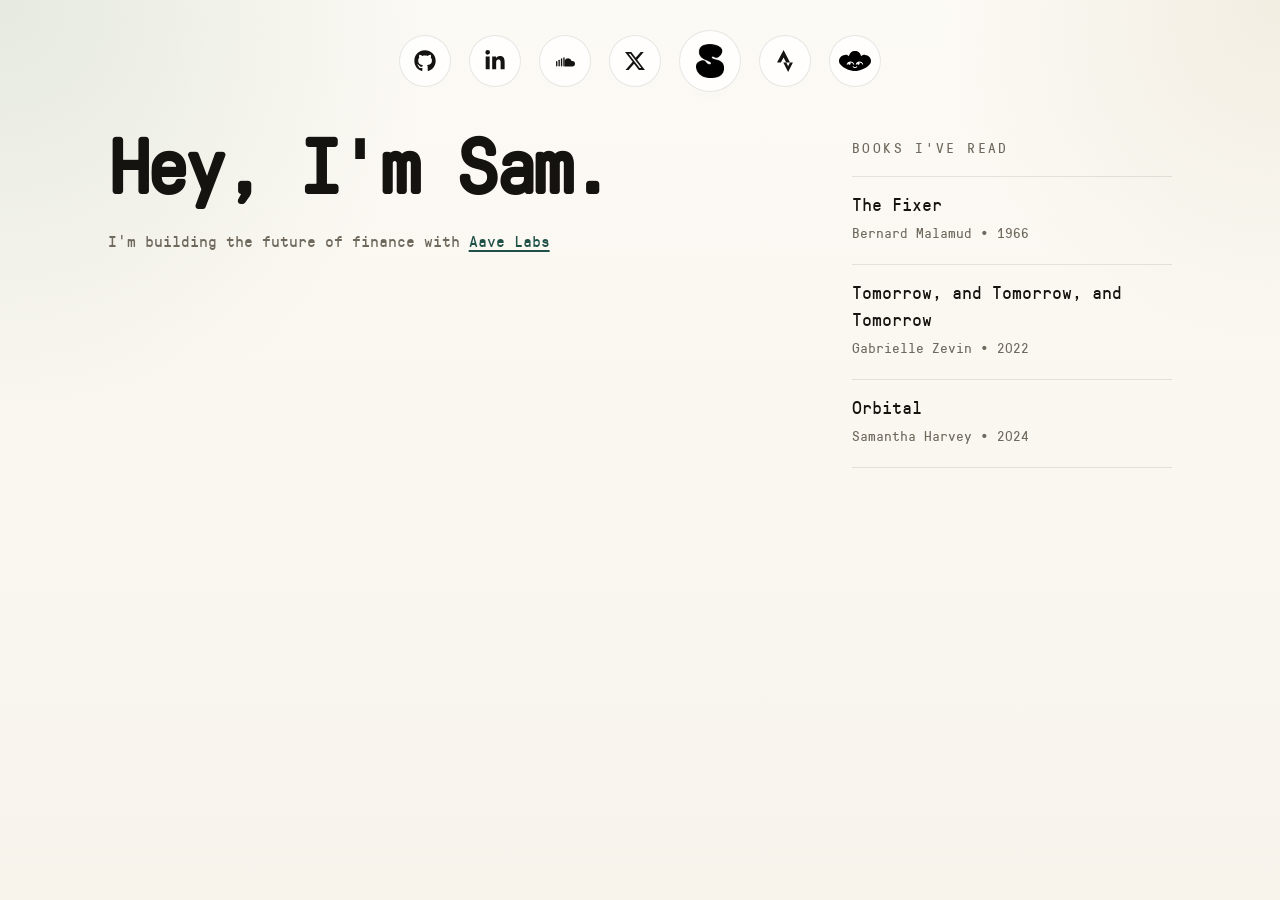
==== commit f5d85305: "samkeshmiri.com 2.0" ====
--- a/index.html
+++ b/index.html
@@ -1 +1,22 @@
-<!doctype html><html lang="en"><head><meta charset="utf-8"/><link rel="icon" href="/s.ico"/><meta name="viewport" content="width=device-width,initial-scale=1"/><meta name="theme-color" content="#000000"/><meta name="description" content="Sam Keshmiri's personal website"/><link rel="apple-touch-icon" href="/logo19.png"/><link rel="manifest" href="/manifest.json"/><title>Sam Keshmiri</title><script defer="defer" src="/static/js/main.29ccebcc.js"></script><link href="/static/css/main.c0dc0780.css" rel="stylesheet"></head><body><noscript>You need to enable JavaScript to run this app.</noscript><div id="root"></div></body></html>+<!doctype html>
+<html lang="en">
+  <head>
+    <meta charset="utf-8" />
+    <meta name="viewport" content="width=device-width, initial-scale=1" />
+    <meta name="theme-color" content="#f5f2e8" />
+    <meta
+      name="description"
+      content="Sam Keshmiri's personal website: work, ideas, and a living reading list."
+    />
+    <link rel="icon" href="/s.ico" />
+    <link rel="apple-touch-icon" href="/s.png" />
+    <link rel="manifest" href="/manifest.json" />
+    <link rel="stylesheet" href="/styles.css" />
+    <title>Sam Keshmiri</title>
+    <script type="module" src="/src/site.js"></script>
+  </head>
+  <body>
+    <noscript>This site works best with JavaScript enabled.</noscript>
+    <div id="app"></div>
+  </body>
+</html>
--- a/styles.css
+++ b/styles.css
@@ -0,0 +1,334 @@
+@font-face {
+  font-family: "GT Pressura Mono";
+  src: url("/static/media/GT-Pressura-Mono-Regular.2320ef8de2a13aa3703b.ttf")
+    format("truetype");
+  font-display: swap;
+}
+
+:root {
+  --bg: #f8f4ec;
+  --surface: rgba(255, 255, 255, 0.78);
+  --surface-strong: rgba(255, 255, 255, 0.92);
+  --text: #15130f;
+  --muted: #6f685d;
+  --line: rgba(21, 19, 15, 0.1);
+  --accent: #1f5148;
+  --accent-hover: #163a34;
+  --shadow: rgba(21, 19, 15, 0.08);
+  --serif: "Iowan Old Style", "Palatino Linotype", "Book Antiqua", Georgia, serif;
+  --mono: "GT Pressura Mono", "SFMono-Regular", Menlo, Monaco, Consolas, monospace;
+}
+
+*,
+*::before,
+*::after {
+  box-sizing: border-box;
+}
+
+html {
+  scroll-behavior: smooth;
+}
+
+body {
+  margin: 0;
+  min-height: 100vh;
+  background:
+    radial-gradient(circle at top left, rgba(151, 176, 145, 0.22), transparent 28%),
+    radial-gradient(circle at top right, rgba(200, 182, 140, 0.18), transparent 22%),
+    linear-gradient(180deg, #fcfaf5 0%, var(--bg) 100%);
+  color: var(--text);
+  font-family: var(--mono);
+  -webkit-font-smoothing: antialiased;
+  -moz-osx-font-smoothing: grayscale;
+}
+
+img {
+  display: block;
+  max-width: 100%;
+}
+
+a {
+  color: inherit;
+}
+
+.page {
+  max-width: 1120px;
+  margin: 0 auto;
+  padding: 30px 28px 72px;
+}
+
+.site-header {
+  display: flex;
+  align-items: center;
+  justify-content: center;
+  gap: 18px;
+  padding-bottom: 48px;
+}
+
+.site-header__link {
+  display: inline-flex;
+  align-items: center;
+  justify-content: center;
+  width: 52px;
+  height: 52px;
+  border: 1px solid var(--line);
+  border-radius: 999px;
+  background: var(--surface);
+  box-shadow: 0 20px 30px -24px var(--shadow);
+  text-decoration: none;
+  transition:
+    transform 180ms ease,
+    background-color 180ms ease,
+    border-color 180ms ease;
+}
+
+.site-header__link:hover,
+.site-header__link:focus-visible {
+  transform: translateY(-2px);
+  border-color: rgba(21, 19, 15, 0.18);
+  background: var(--surface-strong);
+}
+
+.site-header__link:focus-visible,
+.styled-link:focus-visible {
+  outline: 2px solid rgba(31, 81, 72, 0.35);
+  outline-offset: 4px;
+}
+
+.site-header__link svg {
+  width: 22px;
+  height: 22px;
+  fill: currentColor;
+}
+
+.site-header__home {
+  width: 62px;
+  height: 62px;
+}
+
+.site-header__image--home {
+  width: 28px;
+}
+
+.site-header__image--lens {
+  width: 32px;
+}
+
+.layout {
+  display: grid;
+  grid-template-columns: minmax(0, 1fr) 320px;
+  gap: 56px;
+  align-items: start;
+}
+
+.layout__main {
+  display: grid;
+  gap: 72px;
+}
+
+.layout__sidebar {
+  position: sticky;
+  top: 28px;
+  align-self: start;
+}
+
+.layout__sidebar .section {
+  padding-top: 0;
+  border-top: none;
+}
+
+.layout__sidebar .section-heading {
+  margin-bottom: 18px;
+}
+
+.layout__sidebar .reading-list {
+  max-width: none;
+}
+
+.hero {
+  display: grid;
+  gap: 18px;
+  max-width: 720px;
+}
+
+.eyebrow {
+  margin: 0;
+  color: var(--muted);
+  font-size: 0.85rem;
+  letter-spacing: 0.18em;
+  text-transform: uppercase;
+}
+
+.hero__title,
+.section-heading__title {
+  margin: 0;
+  font-family: var(--mono);
+  font-weight: 700;
+  letter-spacing: -0.05em;
+}
+
+.hero__title {
+  font-size: clamp(2.6rem, 6vw, 4.8rem);
+  line-height: 0.92;
+}
+
+.hero__lede,
+.section-heading__body,
+.site-footer {
+  margin: 0;
+  color: var(--muted);
+  font-size: 1rem;
+  line-height: 1.8;
+}
+
+.hero__lede {
+  max-width: 42rem;
+}
+
+.hero__lede--secondary {
+  max-width: 34rem;
+}
+
+.styled-link {
+  color: var(--accent);
+  text-decoration-thickness: 1.5px;
+  text-underline-offset: 0.18em;
+}
+
+.styled-link:hover {
+  color: var(--accent-hover);
+}
+
+.section {
+  padding-top: 28px;
+  border-top: 1px solid var(--line);
+}
+
+.section-heading {
+  display: flex;
+  align-items: end;
+  justify-content: space-between;
+  gap: 24px;
+  margin-bottom: 30px;
+}
+
+.section-heading__title {
+  font-size: clamp(2.2rem, 5vw, 4rem);
+  line-height: 0.94;
+}
+
+.section-heading__body {
+  max-width: 30rem;
+}
+
+.reading-list {
+  max-width: 44rem;
+  margin: 0;
+  padding: 0;
+  list-style: none;
+  border-top: 1px solid var(--line);
+}
+
+.reading-list__item {
+  border-bottom: 1px solid var(--line);
+}
+
+.reading-list__link {
+  display: block;
+  padding: 16px 0 18px;
+  text-decoration: none;
+  transform-origin: left center;
+  transition:
+    transform 180ms ease,
+    color 180ms ease;
+}
+
+.reading-list__link:hover,
+.reading-list__link:focus-visible {
+  transform: scale(1.015);
+}
+
+.reading-list__link:focus-visible {
+  outline: 2px solid rgba(31, 81, 72, 0.35);
+  outline-offset: 6px;
+}
+
+.reading-list__title {
+  margin: 0;
+  font-size: 1.15rem;
+  font-weight: 400;
+  line-height: 1.5;
+}
+
+.reading-list__meta {
+  margin: 0;
+  padding-top: 2px;
+  color: var(--muted);
+  font-size: 0.9rem;
+  line-height: 1.6;
+}
+
+.site-footer {
+  margin-top: 72px;
+  padding-top: 22px;
+  border-top: 1px solid var(--line);
+}
+
+@media (max-width: 820px) {
+  .layout {
+    grid-template-columns: 1fr;
+    gap: 48px;
+  }
+
+  .layout__sidebar {
+    position: static;
+  }
+
+  .section-heading {
+    display: grid;
+  }
+}
+
+@media (max-width: 720px) {
+  .page {
+    padding: 24px 20px 56px;
+  }
+
+  .site-header {
+    gap: 14px;
+    padding-bottom: 38px;
+  }
+
+  .site-header__link {
+    width: 48px;
+    height: 48px;
+  }
+
+  .site-header__home {
+    width: 56px;
+    height: 56px;
+  }
+
+  .layout__main {
+    gap: 56px;
+  }
+
+  .reading-list__item {
+    padding: 0;
+  }
+
+  .reading-list__link {
+    padding: 14px 0 16px;
+  }
+}
+
+@media (prefers-reduced-motion: reduce) {
+  html {
+    scroll-behavior: auto;
+  }
+
+  .site-header__link,
+  .reading-list__link {
+    transition: none;
+  }
+}
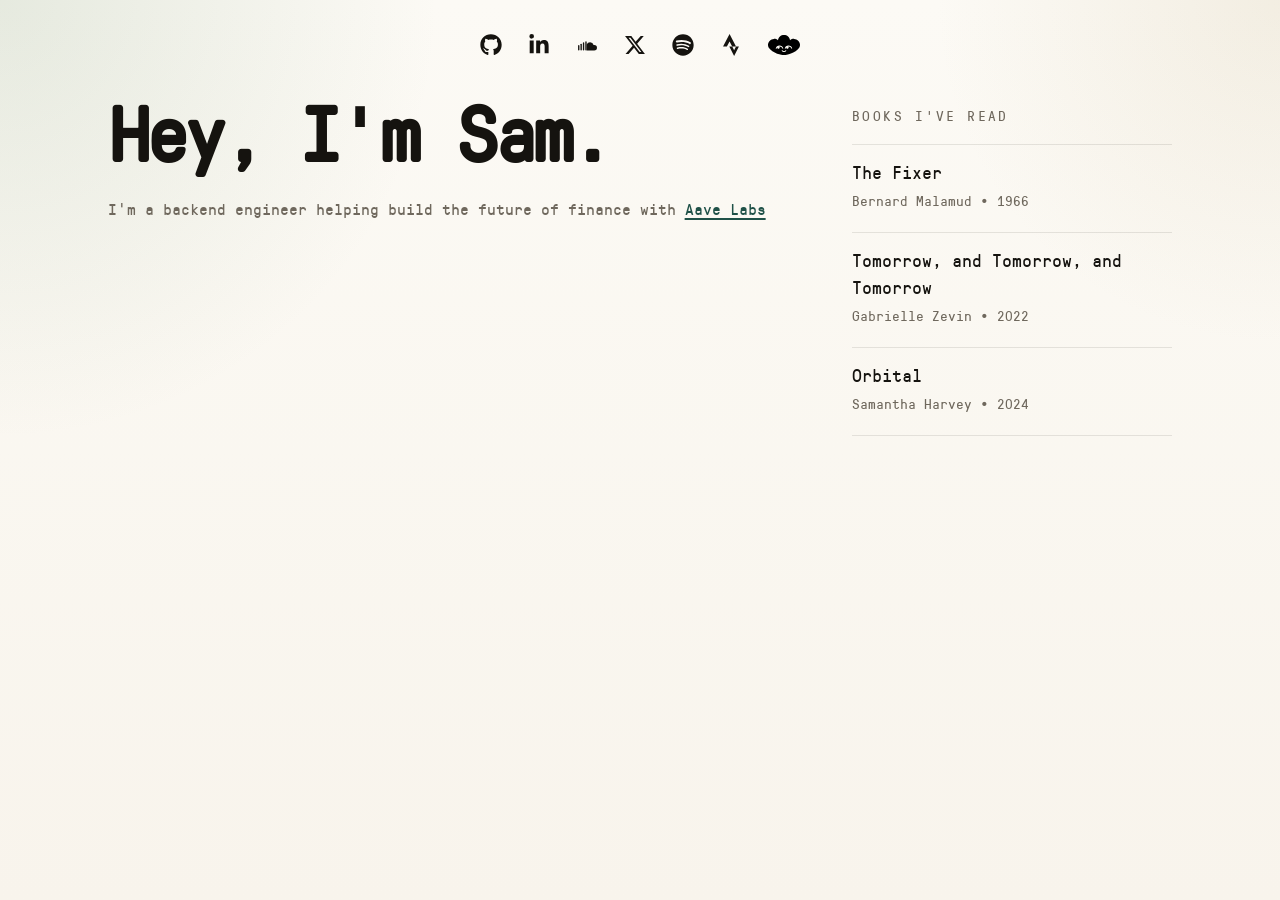
==== commit 863e49ed: "remove header icon backgrounds" ====
--- a/index.html
+++ b/index.html
@@ -6,7 +6,7 @@
     <meta name="theme-color" content="#f5f2e8" />
     <meta
       name="description"
-      content="Sam Keshmiri's personal website: work, ideas, and a living reading list."
+      content="me"
     />
     <link rel="icon" href="/s.ico" />
     <link rel="apple-touch-icon" href="/s.png" />
--- a/styles.css
+++ b/styles.css
@@ -69,24 +69,18 @@
   display: inline-flex;
   align-items: center;
   justify-content: center;
-  width: 52px;
-  height: 52px;
-  border: 1px solid var(--line);
-  border-radius: 999px;
-  background: var(--surface);
-  box-shadow: 0 20px 30px -24px var(--shadow);
+  padding: 4px;
+  background: transparent;
   text-decoration: none;
   transition:
     transform 180ms ease,
-    background-color 180ms ease,
-    border-color 180ms ease;
+    filter 180ms ease;
 }
 
 .site-header__link:hover,
 .site-header__link:focus-visible {
   transform: translateY(-2px);
-  border-color: rgba(21, 19, 15, 0.18);
-  background: var(--surface-strong);
+  filter: drop-shadow(0 10px 12px rgba(21, 19, 15, 0.22));
 }
 
 .site-header__link:focus-visible,
@@ -99,11 +93,6 @@
   width: 22px;
   height: 22px;
   fill: currentColor;
-}
-
-.site-header__home {
-  width: 62px;
-  height: 62px;
 }
 
 .site-header__image--home {
@@ -299,16 +288,6 @@
     padding-bottom: 38px;
   }
 
-  .site-header__link {
-    width: 48px;
-    height: 48px;
-  }
-
-  .site-header__home {
-    width: 56px;
-    height: 56px;
-  }
-
   .layout__main {
     gap: 56px;
   }
